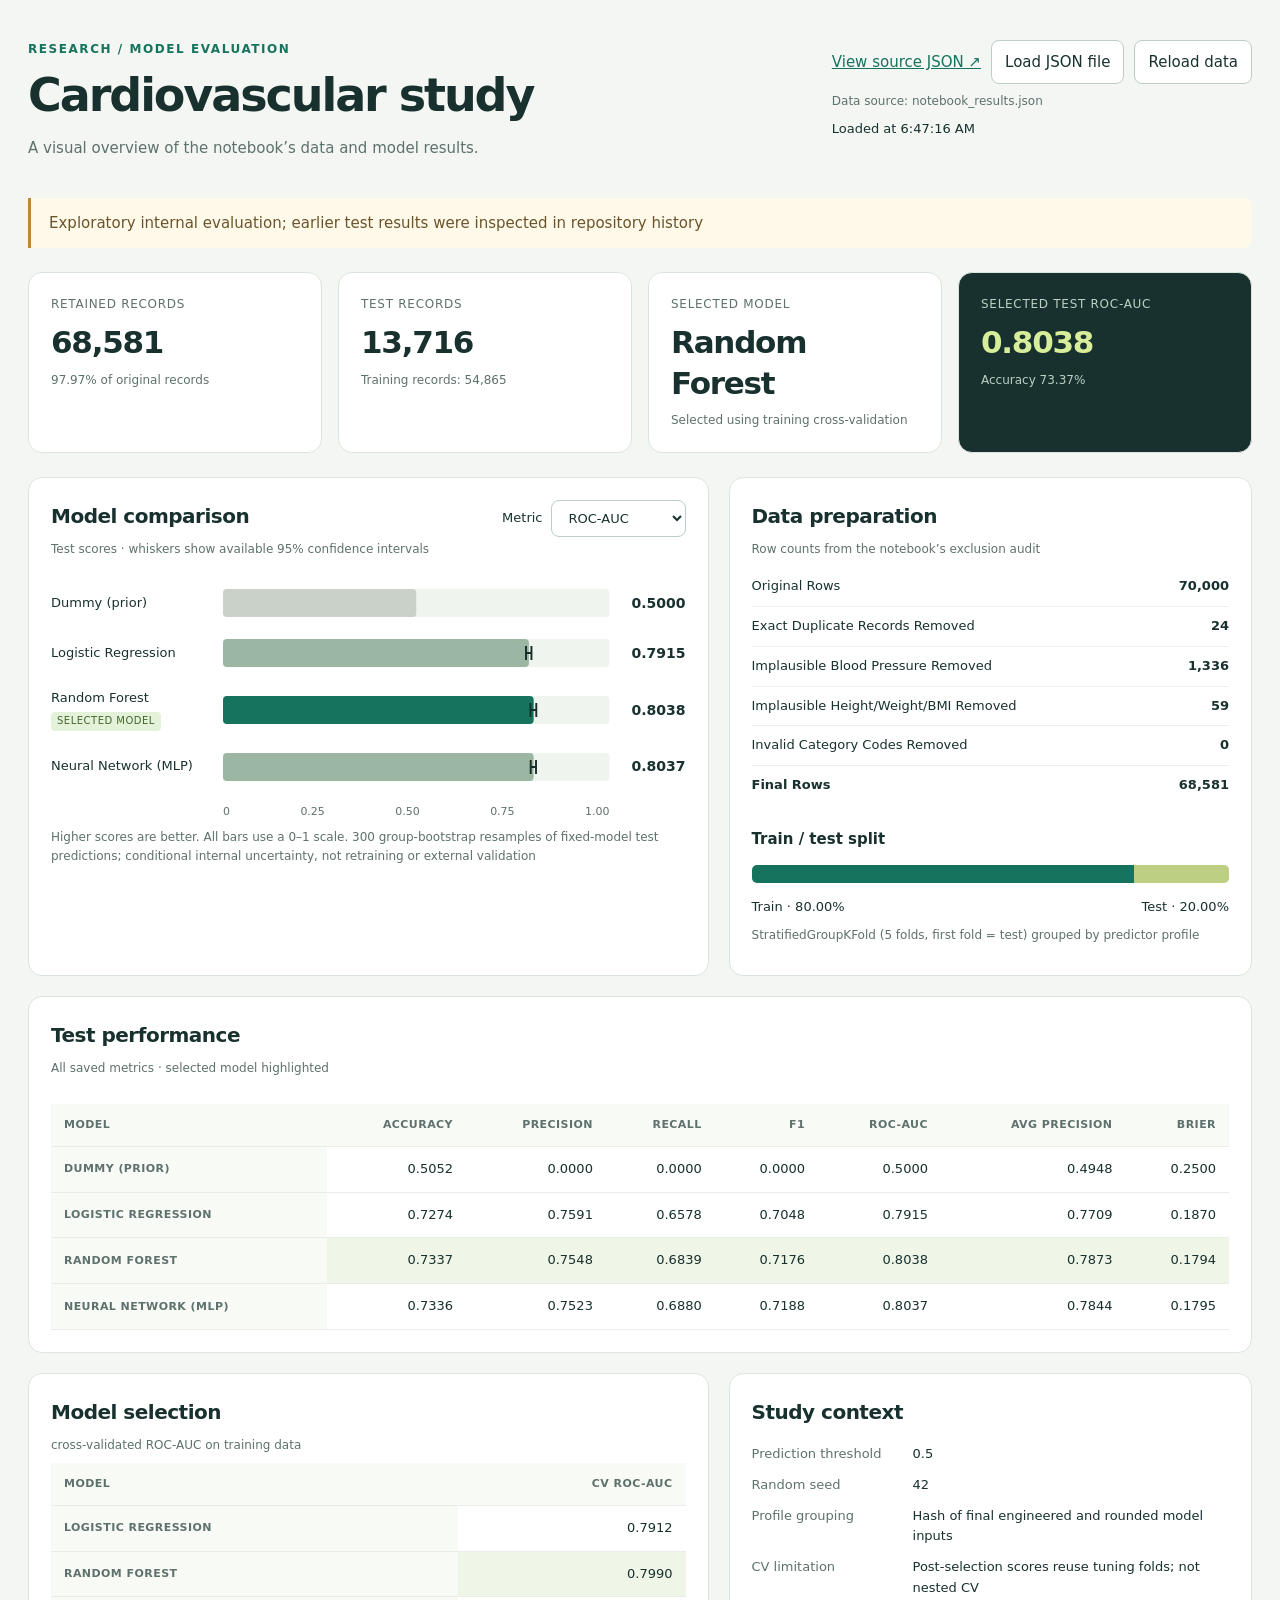
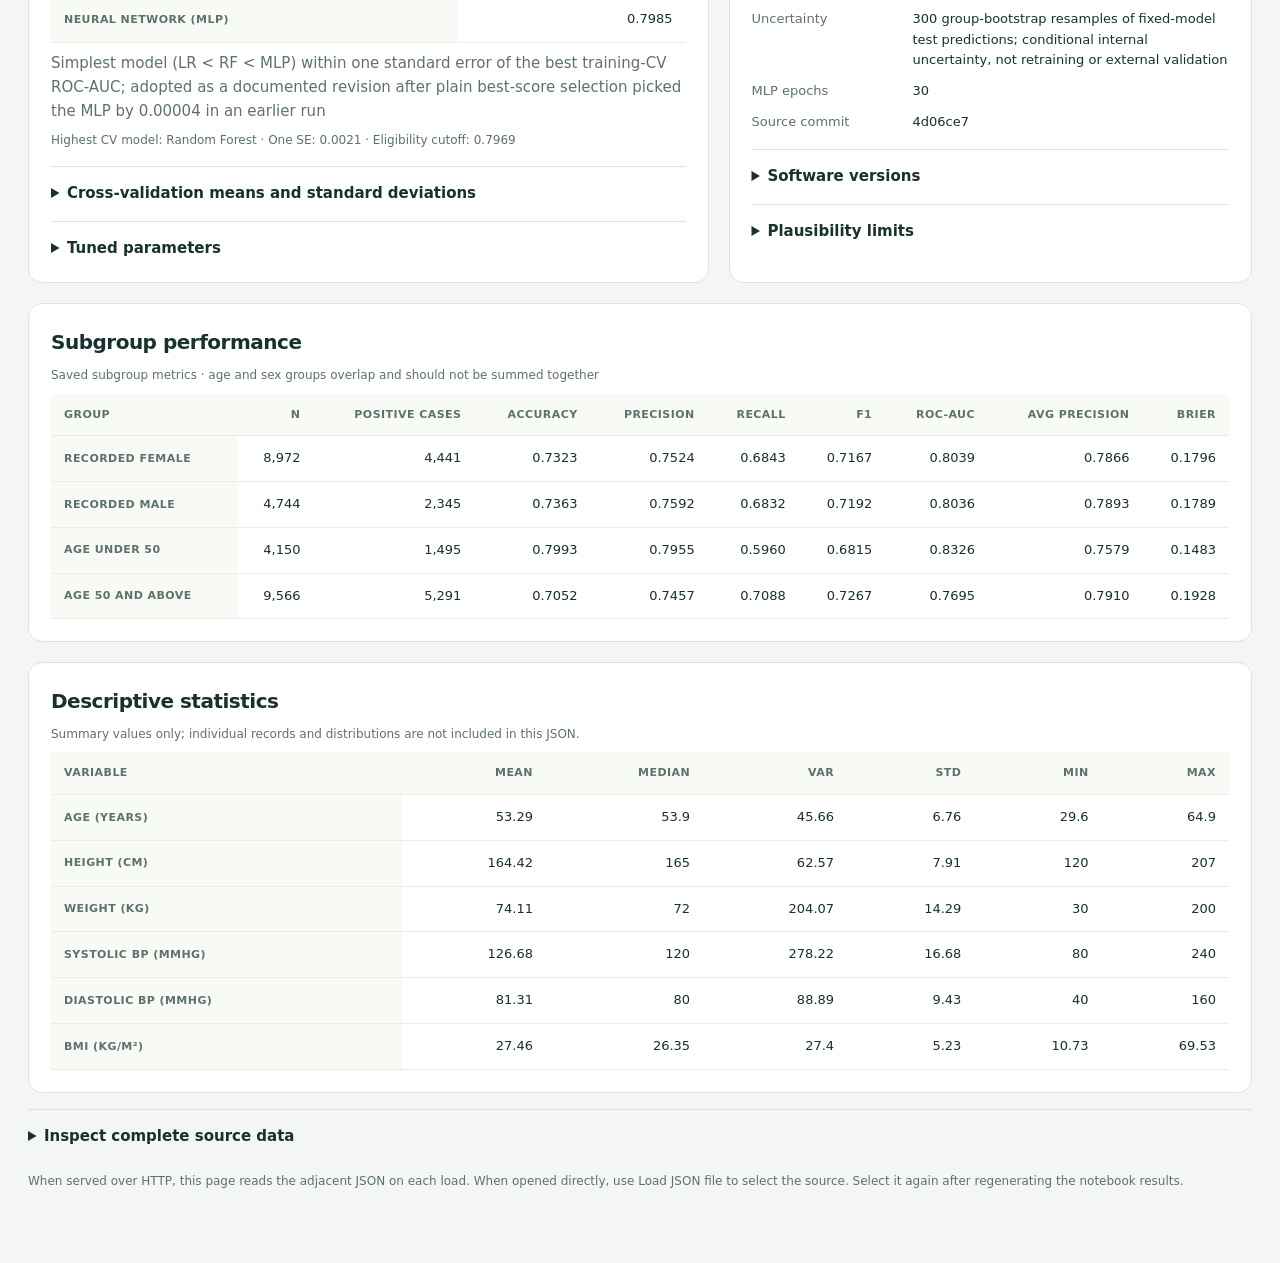
==== reports/notebook_results.html @ 79e707e2 "Exclude zero pulse pressure records and drop pulse pressure as a model input - Cleaning rule now req" ====
<!doctype html>
<html lang="en">
<head>
  <meta charset="utf-8">
  <meta name="viewport" content="width=device-width, initial-scale=1">
  <title>Cardiovascular study · Notebook results</title>
  <style>
    :root{color-scheme:light;--ink:#18312e;--muted:#5e716d;--paper:#f3f6f2;--line:#dce5dd;--green:#16735d;--lime:#d8ed99}
    *{box-sizing:border-box}body{margin:0;background:var(--paper);color:var(--ink);font:15px/1.6 system-ui,-apple-system,BlinkMacSystemFont,"Segoe UI",sans-serif}main{max-width:1280px;margin:auto;padding:40px 28px 64px}header{display:flex;justify-content:space-between;align-items:flex-start;gap:24px;margin-bottom:30px}.eyebrow{font-size:12px;font-weight:750;letter-spacing:.13em;text-transform:uppercase;color:var(--green)}h1{font-size:clamp(30px,4vw,46px);line-height:1.15;letter-spacing:-.045em;margin:10px 0 14px}h2{font-size:20px;letter-spacing:-.025em;margin:0}h3{font-size:15px;margin:0 0 12px}p{margin:8px 0;color:var(--muted)}a{color:var(--green)}button,select{font:inherit;border:1px solid #bbcec4;border-radius:8px;background:white;color:var(--ink);padding:9px 13px}button{cursor:pointer}button:hover{background:#e8f0e6}button:disabled{opacity:.6;cursor:wait}:focus-visible{outline:3px solid #559d83;outline-offset:3px}.toolbar{display:flex;gap:10px;align-items:center;flex-wrap:wrap}.source{font-size:12px;word-break:break-word}.status{font-size:13px}.notice{border-left:3px solid #b88a37;background:#fff9e9;padding:13px 18px;margin:20px 0;color:#6b542b;border-radius:0 8px 8px 0}.cards{display:grid;grid-template-columns:repeat(4,1fr);gap:16px;margin:24px 0}.card,.panel{background:white;border:1px solid var(--line);border-radius:14px;padding:22px}.card .value{font-size:31px;font-weight:720;letter-spacing:-.04em;line-height:1.3;margin:8px 0}.card .label{font-size:12px;text-transform:uppercase;letter-spacing:.06em;color:var(--muted)}.card .sub{font-size:12px;color:var(--muted)}.card.featured{background:var(--ink);color:white}.card.featured .label,.card.featured .sub{color:#b9d1c4}.card.featured .value{color:var(--lime)}.grid{display:grid;grid-template-columns:1.3fr 1fr;gap:20px;margin:20px 0}.panel{min-width:0}.panel-head{display:flex;justify-content:space-between;align-items:flex-start;gap:16px;flex-wrap:wrap;margin-bottom:18px}.caption{font-size:12px;color:var(--muted)}.chart-row{display:grid;grid-template-columns:160px 1fr 64px;gap:12px;align-items:center;margin:22px 0}.model-name{font-size:13px;line-height:1.45}.badge{display:inline-block;font-size:10px;text-transform:uppercase;letter-spacing:.05em;background:#e5f2da;color:#42662d;padding:2px 6px;border-radius:4px;margin-top:4px}.chart-row svg{width:100%;height:28px;display:block}.chart-score{text-align:right;font-variant-numeric:tabular-nums;font-size:14px;font-weight:650}.axis{display:flex;justify-content:space-between;margin-left:172px;margin-right:76px;color:var(--muted);font-size:11px}.split-track{display:flex;height:18px;border-radius:5px;overflow:hidden;margin:14px 0;background:#e8eee7}.split-track span:first-child{background:var(--green)}.split-track span:last-child{background:#bdcf83}.legend{display:flex;justify-content:space-between;gap:12px;font-size:13px}.clean-row{display:flex;justify-content:space-between;gap:12px;padding:9px 0;border-bottom:1px solid #edf1ed;font-size:13px}.clean-row:last-child{border:0;font-weight:700}.clean-row span:first-child{text-transform:capitalize}.table-wrap{overflow:auto}table{width:100%;border-collapse:collapse;font-size:13px;white-space:nowrap}th,td{padding:12px 13px;border-bottom:1px solid #e8ede7;text-align:right;font-variant-numeric:tabular-nums}th{font-weight:600;font-size:11px;letter-spacing:.04em;text-transform:uppercase;color:var(--muted);background:#f8faf6}th:first-child,td:first-child{text-align:left}tr.selected{background:#eff6e8}td strong{font-weight:700}details{border-top:1px solid var(--line);padding-top:14px;margin-top:16px}summary{cursor:pointer;font-weight:600}pre{white-space:pre-wrap;overflow-wrap:anywhere;background:#f3f6f2;padding:16px;border-radius:8px;font-size:12px;max-height:450px;overflow:auto}.meta-list{display:grid;grid-template-columns:145px 1fr;gap:10px 16px;font-size:13px;margin:16px 0}.meta-list dt{color:var(--muted)}.meta-list dd{margin:0;overflow-wrap:anywhere}.hidden{display:none!important}.error{background:#fff3ee;border:1px solid #ecc3ad;padding:20px;border-radius:12px}.footer{font-size:12px;margin-top:24px;color:var(--muted)}.metric-control{display:flex;gap:8px;align-items:center;font-size:13px}
    @media(max-width:900px){.cards{grid-template-columns:repeat(2,1fr)}.grid{grid-template-columns:1fr}header{flex-direction:column}}@media(max-width:540px){main{padding:24px 14px}.cards{gap:10px}.card,.panel{padding:16px}.card .value{font-size:25px}.chart-row{grid-template-columns:105px 1fr 50px;gap:8px}.model-name{font-size:11px}.axis{margin-left:113px;margin-right:58px}.meta-list{grid-template-columns:1fr;gap:4px}.meta-list dd{margin-bottom:10px}}
  </style>
</head>
<body>
<main>
  <header>
    <div><div class="eyebrow">Research / model evaluation</div><h1>Cardiovascular study</h1><p>A visual overview of the notebook’s data and model results.</p></div>
    <div><div class="toolbar"><a id="source" href="notebook_results.json">View source JSON ↗</a><button id="choose-file" type="button">Load JSON file</button><input id="json-file" class="hidden" type="file" accept=".json,application/json" aria-label="Choose notebook results JSON"><button id="reload" type="button">Reload data</button></div><p id="source-label" class="source">Data source: notebook_results.json</p><div id="status" class="status" role="status" aria-live="polite">Loading results…</div></div>
  </header>
  <div id="error" class="error hidden" role="alert"></div>
  <div id="dashboard" class="hidden">
    <div id="notice" class="notice"></div>
    <section id="cards" class="cards" aria-label="Study overview"></section>
    <div class="grid">
      <section class="panel">
        <div class="panel-head"><div><h2>Model comparison</h2><p class="caption">Test scores · whiskers show available 95% confidence intervals</p></div><label class="metric-control">Metric <select id="metric"></select></label></div>
        <div id="chart" role="img"></div><div class="axis"><span>0</span><span>0.25</span><span>0.50</span><span>0.75</span><span>1.00</span></div>
        <p id="metric-note" class="caption"></p>
      </section>
      <section class="panel"><h2>Data preparation</h2><p class="caption">Row counts from the notebook’s exclusion audit</p><div id="cleaning"></div><h3 style="margin-top:22px">Train / test split</h3><div id="split"></div></section>
    </div>
    <section class="panel"><div class="panel-head"><div><h2>Test performance</h2><p class="caption">All saved metrics · selected model highlighted</p></div></div><div id="test-table" class="table-wrap"></div></section>
    <div class="grid">
      <section class="panel"><h2>Model selection</h2><p id="selection-metric" class="caption"></p><div id="cv-table" class="table-wrap"></div><p id="selection-rule"></p><div id="selection-detail" class="caption"></div><details><summary>Cross-validation means and standard deviations</summary><div id="cv-detail" class="table-wrap"></div></details><details><summary>Tuned parameters</summary><pre id="parameters"></pre></details></section>
      <section class="panel"><h2>Study context</h2><dl id="context" class="meta-list"></dl><details><summary>Software versions</summary><dl id="versions" class="meta-list"></dl></details><details><summary>Plausibility limits</summary><div id="limits" class="table-wrap"></div></details></section>
    </div>
    <section class="panel"><h2>Subgroup performance</h2><p class="caption">Saved subgroup metrics · age and sex groups overlap and should not be summed together</p><div id="subgroups" class="table-wrap"></div></section>
    <section class="panel" style="margin-top:20px"><h2>Descriptive statistics</h2><p class="caption">Summary values only; individual records and distributions are not included in this JSON.</p><div id="statistics" class="table-wrap"></div></section>
    <details><summary>Inspect complete source data</summary><pre id="raw"></pre></details>
    <p class="footer">When served over HTTP, this page reads the adjacent JSON on each load. When opened directly, use Load JSON file to select the source. Select it again after regenerating the notebook results.</p>
  </div>
</main>
<script>
'use strict';
const DATA_URL = new URL('notebook_results.json', window.location.href);
const $ = id => document.getElementById(id);
const escapeHTML = value => String(value ?? '—').replace(/[&<>"']/g, c => ({'&':'&amp;','<':'&lt;','>':'&gt;','"':'&quot;',"'":'&#39;'}[c]));
const number = value => typeof value === 'number' && Number.isFinite(value) ? value.toLocaleString('en', {maximumFractionDigits:2}) : '—';
const score = value => typeof value === 'number' && Number.isFinite(value) ? value.toFixed(4) : '—';
const pct = value => typeof value === 'number' && Number.isFinite(value) ? (value*100).toFixed(2)+'%' : '—';
let results;
function table(headers, rows, selected = -1) {
  return '<table><thead><tr>'+headers.map(h=>'<th scope="col">'+escapeHTML(h)+'</th>').join('')+'</tr></thead><tbody>'+rows.map((row,i)=>'<tr'+(i===selected?' class="selected"':'')+'>'+row.map((cell,j)=>j===0?'<th scope="row">'+escapeHTML(cell)+'</th>':'<td>'+escapeHTML(cell)+'</td>').join('')+'</tr>').join('')+'</tbody></table>';
}
function definitionList(entries) {return entries.map(([key,value])=>'<dt>'+escapeHTML(key)+'</dt><dd>'+escapeHTML(value)+'</dd>').join('');}
function drawChart() {
  const metric=$('metric').value;
  $('chart').setAttribute('aria-label', 'Test '+metric+' by model. '+(metric==='Brier'?'Lower is better.':'Higher is better.'));
  $('chart').innerHTML=Object.entries(results.test).map(([name,metrics])=>{
    const value=metrics[metric], ci=results.group_bootstrap_95_ci?.[name]?.[metric];
    const selected=name===results.selected_model;
    const width=Math.max(0,Math.min(1,value))*400;
    const interval=ci?'<path d="M'+ci[0]*400+' 14 H'+ci[1]*400+' M'+ci[0]*400+' 7 V21 M'+ci[1]*400+' 7 V21" stroke="#172f2b" stroke-width="2" fill="none"/>':'';
    const title=name+': '+score(value)+(ci?', 95% CI '+score(ci[0])+'–'+score(ci[1]):'');
    return '<div class="chart-row"><div class="model-name">'+escapeHTML(name)+(selected?'<br><span class="badge">Selected model</span>':'')+'</div><svg viewBox="0 0 400 28" preserveAspectRatio="none" role="img" aria-label="'+escapeHTML(title)+'"><title>'+escapeHTML(title)+'</title><rect width="400" height="28" rx="4" fill="#f0f4ef"/><rect width="'+width+'" height="28" rx="4" fill="'+(selected?'#16735d':name==='Dummy (prior)'?'#c9d1c9':'#9bb7a4')+'"/>'+interval+'</svg><span class="chart-score">'+score(value)+'</span></div>';
  }).join('');
  $('metric-note').textContent=(metric==='Brier'?'Lower Brier scores are better.':'Higher scores are better.')+' All bars use a 0–1 scale. '+(results.uncertainty_note || '');
}
function render(d) {
  if(!d.test || !Object.keys(d.test).length || !d.exclusions || !d.split || !d.test[d.selected_model]) throw new Error('The JSON does not contain the expected notebook results structure.');
  results=d;
  const selected=d.test[d.selected_model], exclusions=d.exclusions;
  $('notice').textContent=d.evaluation_status || 'Notebook evaluation results';
  const cards=[['Retained records',number(exclusions['final rows']),number(exclusions['percent retained'])+'% of original records'],['Test records',number(d.split.test),'Training records: '+number(d.split.train)],['Selected model',d.selected_model,'Selected using training cross-validation'],['Selected test ROC-AUC',score(selected['ROC-AUC']),'Accuracy '+pct(selected.Accuracy)]];
  $('cards').innerHTML=cards.map(([label,value,sub],i)=>'<article class="card'+(i===3?' featured':'')+'"><div class="label">'+escapeHTML(label)+'</div><div class="value">'+escapeHTML(value)+'</div><div class="sub">'+escapeHTML(sub)+'</div></article>').join('');
  const oldMetric=$('metric').value, metrics=[...new Set(Object.values(d.test).flatMap(Object.keys))];
  $('metric').innerHTML=metrics.map(m=>'<option>'+escapeHTML(m)+'</option>').join('');
  $('metric').value=metrics.includes(oldMetric)?oldMetric:metrics.includes('ROC-AUC')?'ROC-AUC':metrics[0];
  drawChart();
  $('cleaning').innerHTML=Object.entries(exclusions).filter(([key])=>key!=='percent retained').map(([key,value])=>'<div class="clean-row"><span>'+escapeHTML(key)+'</span><strong>'+number(value)+'</strong></div>').join('');
  const total=d.split.train+d.split.test;
  $('split').innerHTML='<div class="split-track" role="img" aria-label="Training '+number(d.split.train)+', test '+number(d.split.test)+'"><span style="width:'+(100*d.split.train/total)+'%"></span><span style="width:'+(100*d.split.test/total)+'%"></span></div><div class="legend"><span>Train · '+pct(d.split.train/total)+'</span><span>Test · '+pct(d.split.test/total)+'</span></div><p class="caption">'+escapeHTML(d.split.method)+'</p>';
  const models=Object.keys(d.test);
  $('test-table').innerHTML=table(['Model',...metrics],models.map(name=>[name,...metrics.map(m=>score(d.test[name][m]))]),models.indexOf(d.selected_model));
  $('selection-metric').textContent=d.selection_metric;
  const cvModels=Object.keys(d.selection_cv_scores || {});
  $('cv-table').innerHTML=table(['Model','CV ROC-AUC'],cvModels.map(name=>[name,score(d.selection_cv_scores[name])]),cvModels.indexOf(d.selected_model));
  $('selection-rule').textContent=d.selection_rule;
  $('selection-detail').textContent='Highest CV model: '+d.highest_cv_model+' · One SE: '+score(d.selection_one_se)+' · Eligibility cutoff: '+score(d.selection_threshold);
  const cvRows=Object.entries(d.cv_mean_std || {}).flatMap(([name,values])=>Object.entries(values).map(([metric,stats])=>[name,metric,score(stats[0]),score(stats[1])]));
  $('cv-detail').innerHTML=table(['Model','Metric','Mean','SD'],cvRows);
  $('parameters').textContent=JSON.stringify(d.best_params,null,2);
  $('context').innerHTML=definitionList([['Prediction threshold',number(d.threshold)],['Random seed',d.seed],['Profile grouping',d.group_definition],['CV limitation',d.cv_diagnostic_limit],['Uncertainty',d.uncertainty_note],['MLP epochs',d.mlp_epochs_used],['Source commit',d.source_commit_before_review]]);
  $('versions').innerHTML=definitionList(Object.entries(d.versions || {}));
  $('limits').innerHTML=table(['Variable','Minimum','Maximum'],Object.entries(d.plausibility_limits || {}).map(([name,limits])=>[name,...limits.map(number)]));
  const subgroups=d.subgroups || [], subgroupMetrics=[...new Set(subgroups.flatMap(row=>Object.keys(row)))].filter(key=>!['Group','N','Positive cases'].includes(key));
  $('subgroups').innerHTML=table(['Group','N','Positive cases',...subgroupMetrics],subgroups.map(row=>[row.Group,number(row.N),number(row['Positive cases']),...subgroupMetrics.map(m=>score(row[m]))]));
  const stats=d.descriptive_statistics || {}, statColumns=[...new Set(Object.values(stats).flatMap(Object.keys))];
  const labels={age_years:'Age (years)',height:'Height (cm)',weight:'Weight (kg)',ap_hi:'Systolic BP (mmHg)',ap_lo:'Diastolic BP (mmHg)',bmi:'BMI (kg/m²)'};
  $('statistics').innerHTML=table(['Variable',...statColumns],Object.entries(stats).map(([name,values])=>[labels[name] || name,...statColumns.map(key=>number(values[key]))]));
  $('raw').textContent=JSON.stringify(d,null,2);
  $('dashboard').classList.remove('hidden');
}
async function load() {
  if(location.protocol==='file:') {
    $('status').textContent=results?'Select the JSON file again to reload it':'Select notebook_results.json to load the dashboard';
    $('error').classList.remove('hidden');
    $('error').innerHTML='<strong>Load your notebook results</strong><p>Click <b>Load JSON file</b> above and select <b>notebook_results.json</b> from this folder. Your browser requires you to choose the file when this HTML is opened directly. The data stays in your browser.</p>';
    return;
  }
  $('reload').disabled=true;
  $('status').textContent='Loading results…';
  $('error').classList.add('hidden');
  try {
    const response=await fetch(DATA_URL,{cache:'no-store'});
    if(!response.ok) throw new Error('Could not load notebook_results.json (HTTP '+response.status+').');
    render(await response.json());
    $('source-label').textContent='Data source: notebook_results.json';
    $('status').textContent='Loaded at '+new Date().toLocaleTimeString();
  } catch(error) {
    $('status').textContent=results?'Reload failed · showing previously loaded data':'Unable to load results';
    $('error').innerHTML='<strong>Could not load the data</strong><p>'+escapeHTML(error.message)+'</p><p>From the repository root, run:</p><pre>python3 -m http.server 8000 --directory project/reports</pre><p>Then open <a href="http://localhost:8000/notebook_results.html">http://localhost:8000/notebook_results.html</a>. Keep the HTML and JSON in the same folder.</p>';
  } finally {$('reload').disabled=false;}
}
$('choose-file').addEventListener('click',()=>{$('json-file').value='';$('json-file').click();});
$('json-file').addEventListener('change',async event=>{
  const file=event.target.files[0];
  if(!file) return;
  try {
    render(JSON.parse(await file.text()));
    $('error').classList.add('hidden');
    $('source-label').textContent='Data source: '+file.name+' (selected local file)';
    $('status').textContent='Loaded at '+new Date().toLocaleTimeString();
  } catch(error) {
    $('error').classList.remove('hidden');
    $('error').textContent='Could not load '+file.name+': '+error.message;
    $('status').textContent=results?'Load failed · showing previously loaded data':'Unable to load results';
  }
});
$('reload').addEventListener('click',()=>{
  if(location.protocol==='file:') {$('json-file').value='';$('json-file').click();}
  else load();
});
$('metric').addEventListener('change',drawChart);
load();
</script>
</body>
</html>
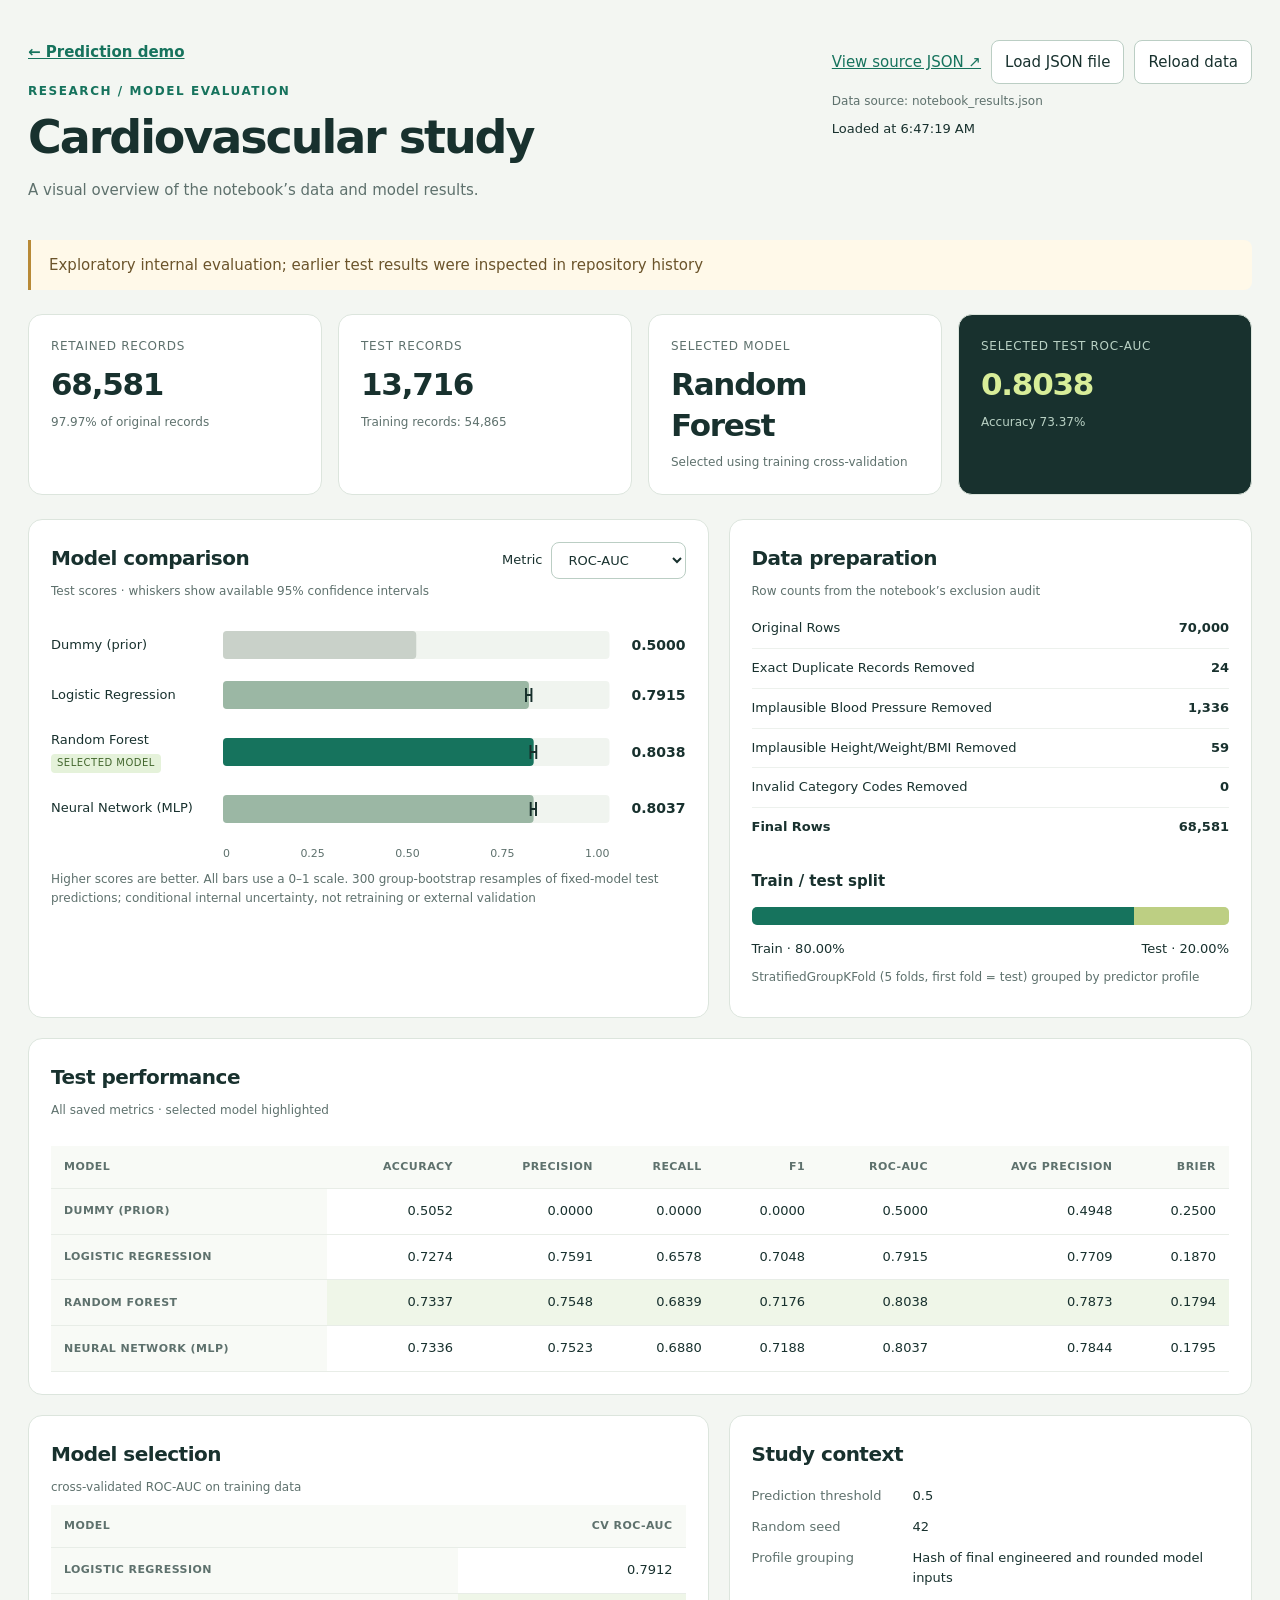
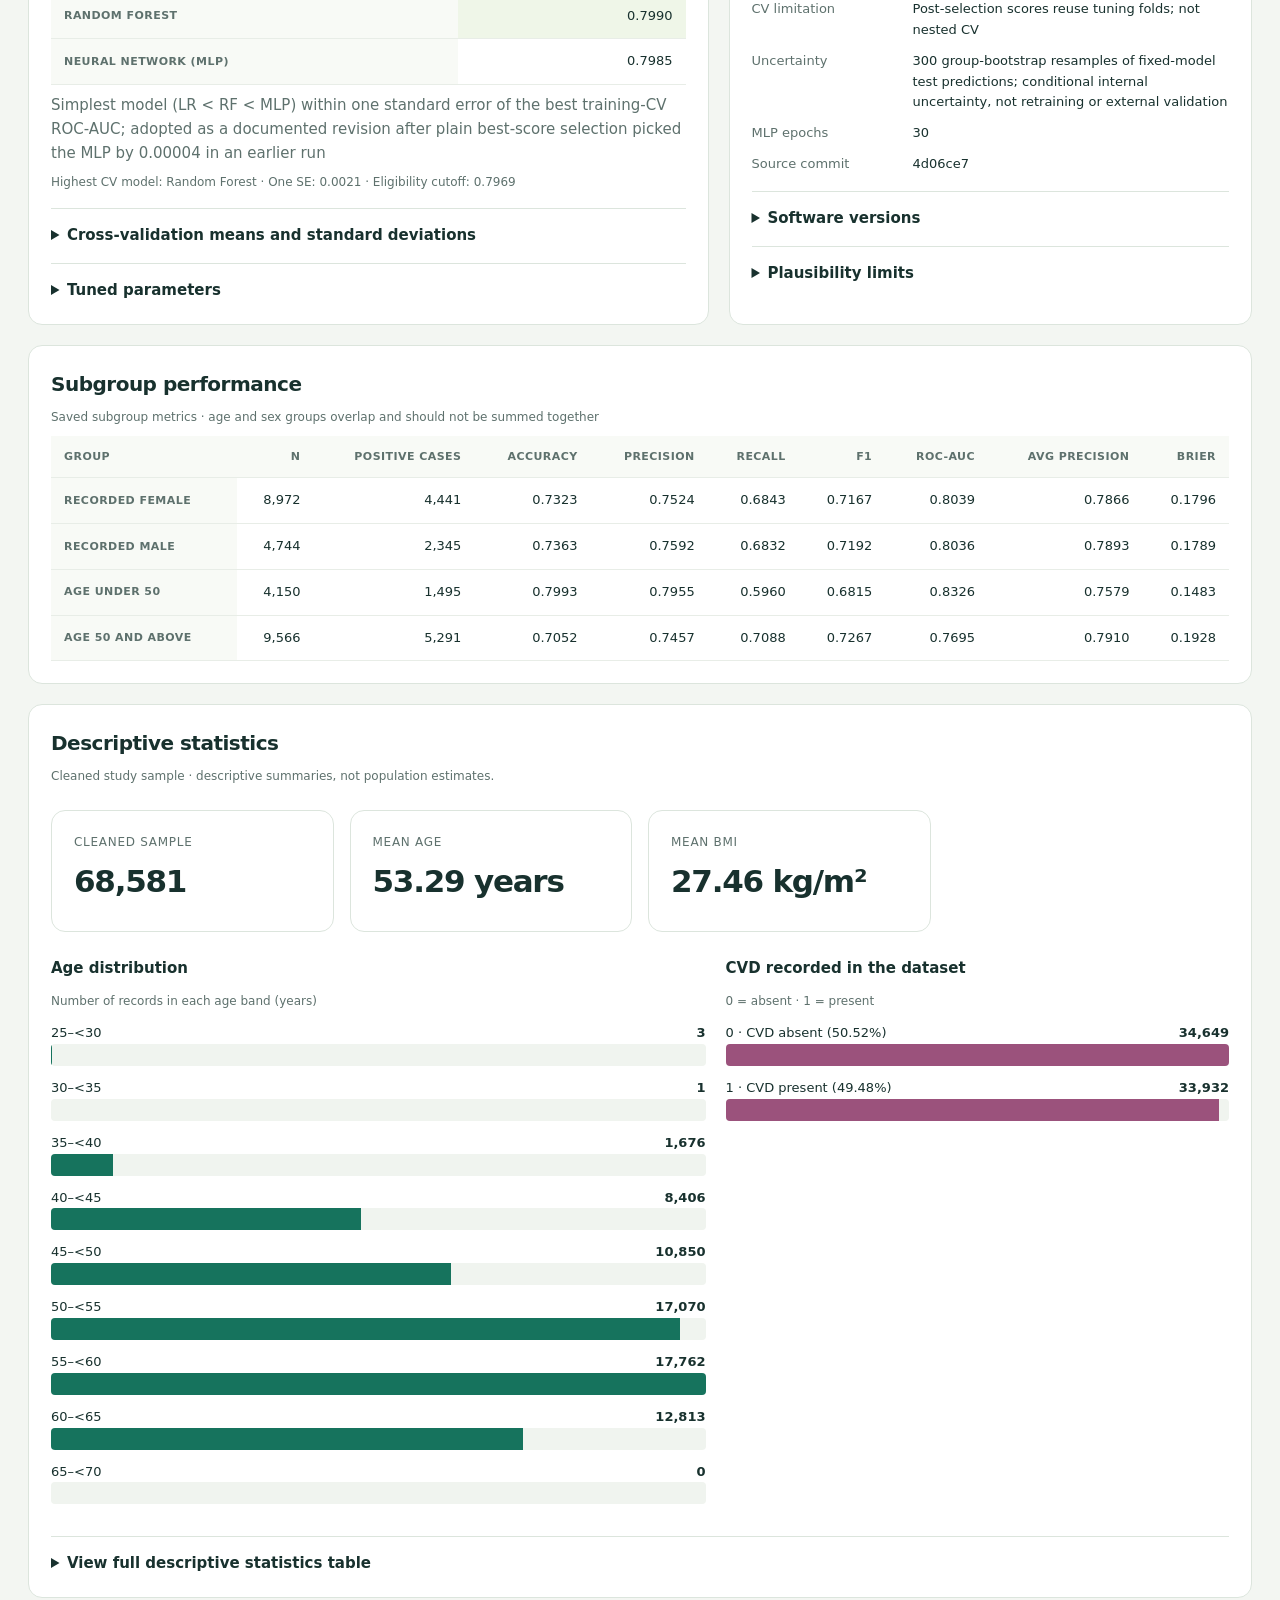
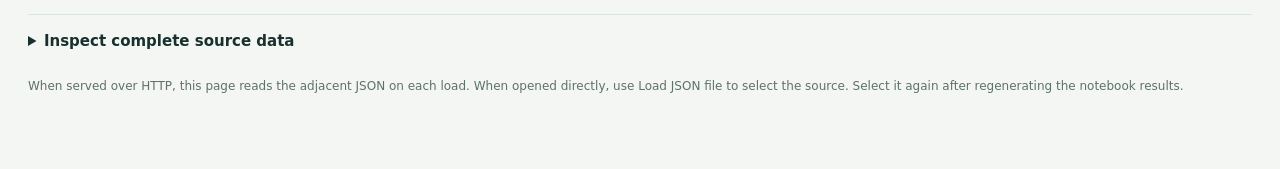
==== commit 53d779b0: "Serve study dashboard and descriptive graphs in local Cardio Explorer" ====
--- a/reports/notebook_results.html
+++ b/reports/notebook_results.html
@@ -13,7 +13,7 @@
 <body>
 <main>
   <header>
-    <div><div class="eyebrow">Research / model evaluation</div><h1>Cardiovascular study</h1><p>A visual overview of the notebook’s data and model results.</p></div>
+    <div><nav style="margin-bottom:18px"><a href="/" style="font-weight:650">← Prediction demo</a></nav><div class="eyebrow">Research / model evaluation</div><h1>Cardiovascular study</h1><p>A visual overview of the notebook’s data and model results.</p></div>
     <div><div class="toolbar"><a id="source" href="notebook_results.json">View source JSON ↗</a><button id="choose-file" type="button">Load JSON file</button><input id="json-file" class="hidden" type="file" accept=".json,application/json" aria-label="Choose notebook results JSON"><button id="reload" type="button">Reload data</button></div><p id="source-label" class="source">Data source: notebook_results.json</p><div id="status" class="status" role="status" aria-live="polite">Loading results…</div></div>
   </header>
   <div id="error" class="error hidden" role="alert"></div>
@@ -34,7 +34,7 @@
       <section class="panel"><h2>Study context</h2><dl id="context" class="meta-list"></dl><details><summary>Software versions</summary><dl id="versions" class="meta-list"></dl></details><details><summary>Plausibility limits</summary><div id="limits" class="table-wrap"></div></details></section>
     </div>
     <section class="panel"><h2>Subgroup performance</h2><p class="caption">Saved subgroup metrics · age and sex groups overlap and should not be summed together</p><div id="subgroups" class="table-wrap"></div></section>
-    <section class="panel" style="margin-top:20px"><h2>Descriptive statistics</h2><p class="caption">Summary values only; individual records and distributions are not included in this JSON.</p><div id="statistics" class="table-wrap"></div></section>
+    <section class="panel" style="margin-top:20px"><h2>Descriptive statistics</h2><p class="caption">Cleaned study sample · descriptive summaries, not population estimates.</p><div id="descriptive-cards" class="cards"></div><div class="grid"><article><h3>Age distribution</h3><p class="caption">Number of records in each age band (years)</p><div id="age-histogram"></div></article><article><h3>CVD recorded in the dataset</h3><p class="caption">0 = absent · 1 = present</p><div id="target-bars"></div></article></div><details><summary>View full descriptive statistics table</summary><div id="statistics" class="table-wrap"></div></details></section>
     <details><summary>Inspect complete source data</summary><pre id="raw"></pre></details>
     <p class="footer">When served over HTTP, this page reads the adjacent JSON on each load. When opened directly, use Load JSON file to select the source. Select it again after regenerating the notebook results.</p>
   </div>
@@ -96,6 +96,13 @@
   $('subgroups').innerHTML=table(['Group','N','Positive cases',...subgroupMetrics],subgroups.map(row=>[row.Group,number(row.N),number(row['Positive cases']),...subgroupMetrics.map(m=>score(row[m]))]));
   const stats=d.descriptive_statistics || {}, statColumns=[...new Set(Object.values(stats).flatMap(Object.keys))];
   const labels={age_years:'Age (years)',height:'Height (cm)',weight:'Weight (kg)',ap_hi:'Systolic BP (mmHg)',ap_lo:'Diastolic BP (mmHg)',bmi:'BMI (kg/m²)'};
+  const dist=d.descriptive_distributions;
+  $('descriptive-cards').innerHTML=[['Cleaned sample',number(d.exclusions['final rows'])],['Mean age',number(stats.age_years.mean)+' years'],['Mean BMI',number(stats.bmi.mean)+' kg/m²']].map(([label,value])=>'<article class="card"><div class="label">'+label+'</div><div class="value">'+value+'</div></article>').join('');
+  const barRows=(items,color)=>{const max=Math.max(...items.map(x=>x[1]),1);return items.map(([label,count])=>'<div style="margin:12px 0"><div style="display:flex;justify-content:space-between;gap:12px;font-size:13px"><span>'+escapeHTML(label)+'</span><strong>'+number(count)+'</strong></div><div style="height:22px;background:#f0f4ef;border-radius:4px;overflow:hidden"><div style="height:100%;width:'+(100*count/max)+'%;background:'+color+'"></div></div></div>').join('');};
+  if(dist && dist.n===d.exclusions['final rows']) {
+    $('age-histogram').innerHTML=barRows(dist.age.counts.map((n,i)=>[dist.age.edges[i]+'–<'+dist.age.edges[i+1],n]),'#16735d');
+    $('target-bars').innerHTML=barRows([['0 · CVD absent ('+pct(dist.target.absent/dist.n)+')',dist.target.absent],['1 · CVD present ('+pct(dist.target.present/dist.n)+')',dist.target.present]],'#9b527c');
+  } else { $('age-histogram').textContent='Distribution data not included in this results file.'; $('target-bars').textContent='Class counts not included in this results file.'; }
   $('statistics').innerHTML=table(['Variable',...statColumns],Object.entries(stats).map(([name,values])=>[labels[name] || name,...statColumns.map(key=>number(values[key]))]));
   $('raw').textContent=JSON.stringify(d,null,2);
   $('dashboard').classList.remove('hidden');
@@ -118,7 +125,7 @@
     $('status').textContent='Loaded at '+new Date().toLocaleTimeString();
   } catch(error) {
     $('status').textContent=results?'Reload failed · showing previously loaded data':'Unable to load results';
-    $('error').innerHTML='<strong>Could not load the data</strong><p>'+escapeHTML(error.message)+'</p><p>From the repository root, run:</p><pre>python3 -m http.server 8000 --directory project/reports</pre><p>Then open <a href="http://localhost:8000/notebook_results.html">http://localhost:8000/notebook_results.html</a>. Keep the HTML and JSON in the same folder.</p>';
+    $('error').innerHTML='<strong>Could not load the data</strong><p>'+escapeHTML(error.message)+'</p><p>From the repository root, run:</p><pre>python3 -m http.server 8000 --directory reports</pre><p>Then open <a href="http://localhost:8000/notebook_results.html">http://localhost:8000/notebook_results.html</a>. Keep the HTML and JSON in the same folder.</p>';
   } finally {$('reload').disabled=false;}
 }
 $('choose-file').addEventListener('click',()=>{$('json-file').value='';$('json-file').click();});
@@ -145,3 +152,4 @@
 </script>
 </body>
 </html>
+
